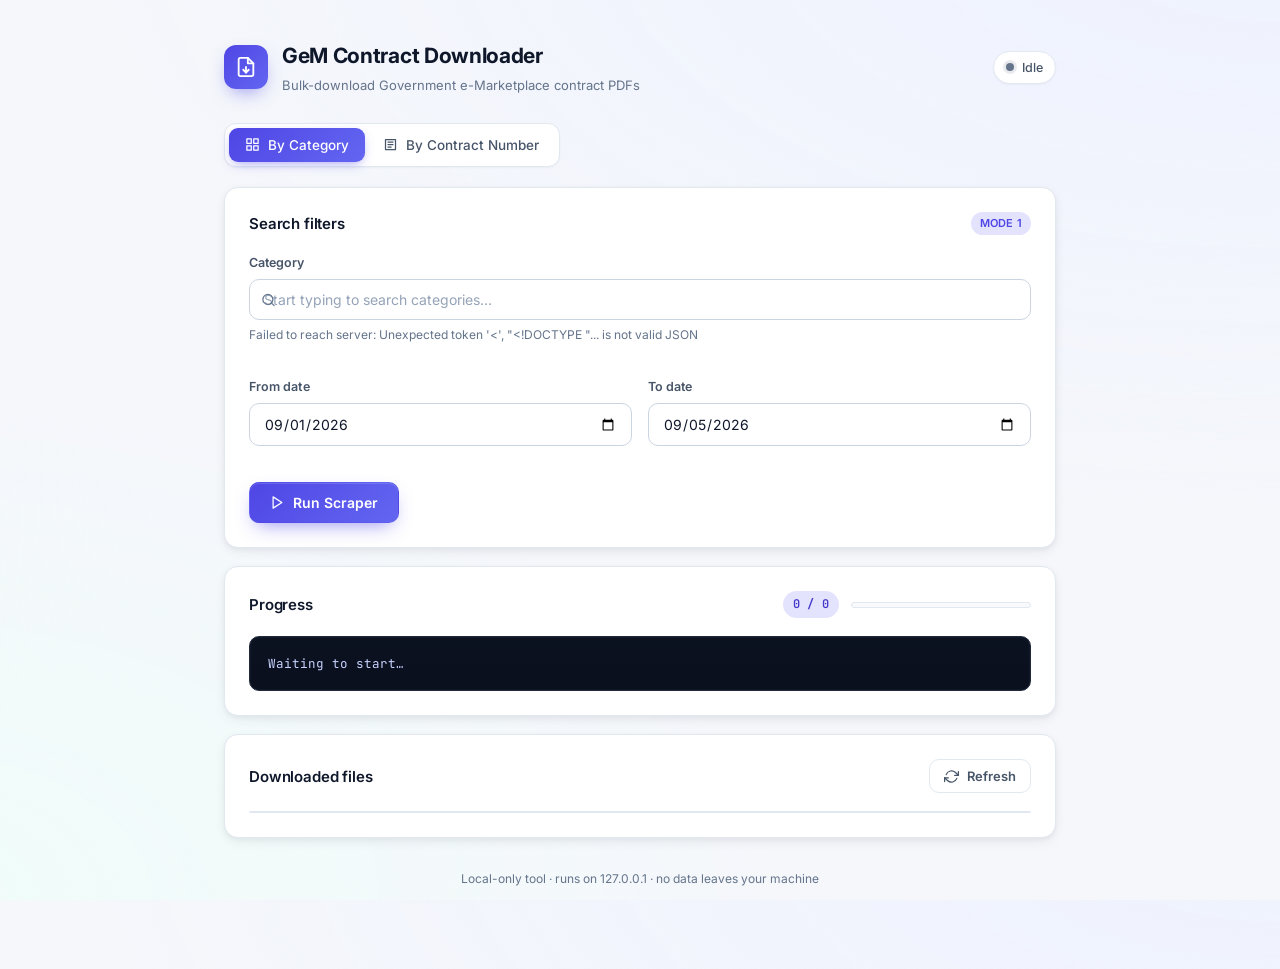
==== templates/index.html @ cefde1be "Initial commit: upload application" ====
<!DOCTYPE html>
<html lang="en">
<head>
    <meta charset="utf-8">
    <meta name="viewport" content="width=device-width, initial-scale=1">
    <title>GeM Contract Downloader</title>
    <link rel="preconnect" href="https://fonts.googleapis.com">
    <link rel="preconnect" href="https://fonts.gstatic.com" crossorigin>
    <link href="https://fonts.googleapis.com/css2?family=Inter:wght@400;500;600;700&family=JetBrains+Mono:wght@400;500&display=swap" rel="stylesheet">
    <link rel="stylesheet" href="/static/style.css?v=5">
</head>
<body>

<div class="app">

    <!-- ─── Header ─────────────────────────────── -->
    <header class="app-header">
        <div class="brand">
            <div class="brand-mark" aria-hidden="true">
                <svg viewBox="0 0 24 24" fill="none" stroke="currentColor" stroke-width="2" stroke-linecap="round" stroke-linejoin="round">
                    <path d="M14 2H6a2 2 0 0 0-2 2v16a2 2 0 0 0 2 2h12a2 2 0 0 0 2-2V8z"/>
                    <polyline points="14 2 14 8 20 8"/>
                    <line x1="12" y1="18" x2="12" y2="12"/>
                    <polyline points="9 15 12 18 15 15"/>
                </svg>
            </div>
            <div class="brand-text">
                <h1>GeM Contract Downloader</h1>
                <p>Bulk-download Government e-Marketplace contract PDFs</p>
            </div>
        </div>
        <div class="header-meta">
            <span class="status-dot" id="headerDot"></span>
            <span id="headerState">Idle</span>
        </div>
    </header>

    <!-- ─── Tabs ───────────────────────────────── -->
    <nav class="tabs" role="tablist">
        <button class="tab active" data-tab="tab-category" role="tab">
            <svg viewBox="0 0 24 24" fill="none" stroke="currentColor" stroke-width="2" stroke-linecap="round" stroke-linejoin="round"><rect x="3" y="3" width="7" height="7"/><rect x="14" y="3" width="7" height="7"/><rect x="14" y="14" width="7" height="7"/><rect x="3" y="14" width="7" height="7"/></svg>
            By Category
        </button>
        <button class="tab" data-tab="tab-contracts" role="tab">
            <svg viewBox="0 0 24 24" fill="none" stroke="currentColor" stroke-width="2" stroke-linecap="round" stroke-linejoin="round"><path d="M4 4h16v16H4z"/><path d="M8 8h8M8 12h8M8 16h5"/></svg>
            By Contract Number
        </button>
    </nav>

    <!-- ─── Tab 1: Category ───────────────────── -->
    <section id="tab-category" class="tab-panel active">
        <div class="card">
            <div class="card-head">
                <h2>Search filters</h2>
                <span class="pill">Mode 1</span>
            </div>
            <div class="grid">
                <div class="field span-2">
                    <label for="category">Category</label>
                    <div class="input-wrap">
                        <svg class="input-icon" viewBox="0 0 24 24" fill="none" stroke="currentColor" stroke-width="2" stroke-linecap="round" stroke-linejoin="round"><circle cx="11" cy="11" r="8"/><line x1="21" y1="21" x2="16.65" y2="16.65"/></svg>
                        <input id="category" list="catlist" placeholder="Start typing to search categories…" autocomplete="off">
                    </div>
                    <datalist id="catlist"></datalist>
                    <small id="catstatus">Loading categories from GeM…</small>
                </div>

                <div class="field">
                    <label for="from_date">From date</label>
                    <input id="from_date" type="date" value="2026-09-01">
                </div>

                <div class="field">
                    <label for="to_date">To date</label>
                    <input id="to_date" type="date" value="2026-09-05">
                </div>
            </div>

            <div class="actions">
                <button id="runBtnCategory" class="btn btn-primary">
                    <svg viewBox="0 0 24 24" fill="none" stroke="currentColor" stroke-width="2" stroke-linecap="round" stroke-linejoin="round"><polygon points="5 3 19 12 5 21 5 3"/></svg>
                    Run Scraper
                </button>
                <div id="runstatusCategory" class="runstatus"></div>
            </div>
        </div>
    </section>

    <!-- ─── Tab 2: Contract numbers ───────────── -->
    <section id="tab-contracts" class="tab-panel">
        <div class="card">
            <div class="card-head">
                <h2>Upload contract list</h2>
                <span class="pill">Mode 2</span>
            </div>

            <div class="field">
                <label for="xlfile">Excel / CSV / TXT file</label>
                <label for="xlfile" class="dropzone" id="dropzone">
                    <svg viewBox="0 0 24 24" fill="none" stroke="currentColor" stroke-width="2" stroke-linecap="round" stroke-linejoin="round">
                        <path d="M21 15v4a2 2 0 0 1-2 2H5a2 2 0 0 1-2-2v-4"/>
                        <polyline points="17 8 12 3 7 8"/>
                        <line x1="12" y1="3" x2="12" y2="15"/>
                    </svg>
                    <span class="dropzone-title">Click to choose a file</span>
                    <span class="dropzone-hint">.xlsx, .xls, .csv or .txt — one contract number per row</span>
                    <input id="xlfile" type="file" accept=".xlsx,.xls,.csv,.txt" hidden>
                </label>
                <small id="fileInfo">No file selected</small>
            </div>

            <div class="example">
                <span class="example-label">Format example</span>
                <code>GEMC-511687728969701</code>
                <code>GEMC-511687755678653-28112024</code>
            </div>

            <div class="actions">
                <button id="runBtnContracts" class="btn btn-primary">
                    <svg viewBox="0 0 24 24" fill="none" stroke="currentColor" stroke-width="2" stroke-linecap="round" stroke-linejoin="round"><polygon points="5 3 19 12 5 21 5 3"/></svg>
                    Upload &amp; Run
                </button>
                <div id="runstatusContracts" class="runstatus"></div>
            </div>
        </div>
    </section>

    <!-- ─── Progress ──────────────────────────── -->
    <section class="card">
        <div class="card-head">
            <h2>Progress</h2>
            <div class="progress-meta">
                <span id="progress" class="badge">0 / 0</span>
                <div class="progress-bar"><div id="progressBar" class="progress-fill"></div></div>
            </div>
        </div>
        <pre id="log" class="log">Waiting to start…</pre>
    </section>

    <!-- ─── Files ─────────────────────────────── -->
    <section class="card">
        <div class="card-head">
            <h2>Downloaded files</h2>
            <button id="refreshFiles" class="btn btn-ghost">
                <svg viewBox="0 0 24 24" fill="none" stroke="currentColor" stroke-width="2" stroke-linecap="round" stroke-linejoin="round"><polyline points="23 4 23 10 17 10"/><polyline points="1 20 1 14 7 14"/><path d="M3.51 9a9 9 0 0 1 14.85-3.36L23 10M1 14l4.64 4.36A9 9 0 0 0 20.49 15"/></svg>
                Refresh
            </button>
        </div>
        <ul id="files" class="file-list"></ul>
    </section>

    <footer class="app-footer">
        Local-only tool · runs on 127.0.0.1 · no data leaves your machine
    </footer>

</div>

<script>
/* ── Tab switching (unchanged behavior) ─────────────── */
document.querySelectorAll(".tab").forEach(function (t) {
    t.addEventListener("click", function () {
        document.querySelectorAll(".tab").forEach(x => x.classList.remove("active"));
        document.querySelectorAll(".tab-panel").forEach(x => x.classList.remove("active"));
        t.classList.add("active");
        document.getElementById(t.dataset.tab).classList.add("active");
    });
});

/* ── Helpers ─────────────────────────────────────────── */
function isoToDmy(iso) {
    const [y, m, d] = iso.split("-");
    return d + "-" + m + "-" + y;
}
function setStatus(elId, text, cls) {
    const el = document.getElementById(elId);
    el.textContent = text || "";
    el.className = "runstatus" + (cls ? " " + cls : "");
}
function updateHeaderState(state) {
    const dot = document.getElementById("headerDot");
    const label = document.getElementById("headerState");
    if (state.error) {
        dot.className = "status-dot status-error";
        label.textContent = "Error";
    } else if (state.running) {
        dot.className = "status-dot status-running";
        label.textContent = "Running";
    } else if (state.done) {
        dot.className = "status-dot status-done";
        label.textContent = "Completed";
    } else {
        dot.className = "status-dot";
        label.textContent = "Idle";
    }
}

/* ── File input info ─────────────────────────────────── */
const xlfileEl = document.getElementById("xlfile");
xlfileEl.addEventListener("change", function () {
    const info = document.getElementById("fileInfo");
    if (xlfileEl.files.length) {
        const f = xlfileEl.files[0];
        info.textContent = f.name + " (" + (f.size / 1024).toFixed(1) + " KB)";
        info.classList.add("ok");
    } else {
        info.textContent = "No file selected";
        info.classList.remove("ok");
    }
});

/* Drag & drop on the dropzone label */
const dropzone = document.getElementById("dropzone");
["dragenter", "dragover"].forEach(ev => {
    dropzone.addEventListener(ev, e => {
        e.preventDefault();
        dropzone.classList.add("dragging");
    });
});
["dragleave", "drop"].forEach(ev => {
    dropzone.addEventListener(ev, e => {
        e.preventDefault();
        dropzone.classList.remove("dragging");
    });
});
dropzone.addEventListener("drop", e => {
    if (e.dataTransfer.files.length) {
        xlfileEl.files = e.dataTransfer.files;
        xlfileEl.dispatchEvent(new Event("change"));
    }
});

/* ── Categories (Mode 1) ─────────────────────────────── */
async function loadCategories() {
    const list = document.getElementById("catlist");
    const status = document.getElementById("catstatus");
    status.textContent = "Loading categories from GeM…";
    try {
        const res = await fetch("/categories");
        const data = await res.json();
        list.innerHTML = "";
        if (Array.isArray(data) && data.length) {
            data.forEach(c => {
                const o = document.createElement("option");
                o.value = c;
                list.appendChild(o);
            });
            status.textContent = data.length + " categories ready. Type to filter.";
        } else {
            status.textContent = "Could not load categories: " + (data.error || "unknown");
        }
    } catch (e) {
        status.textContent = "Failed to reach server: " + e.message;
    }
}

/* ── Start Mode 1 ────────────────────────────────────── */
async function startCategory() {
    const category = document.getElementById("category").value.trim();
    const fromIso = document.getElementById("from_date").value;
    const toIso = document.getElementById("to_date").value;
    if (!category) return alert("Please type or select a category");
    if (!fromIso || !toIso) return alert("Please pick both dates");

    document.getElementById("runBtnCategory").disabled = true;
    setStatus("runstatusCategory", "Starting…");
    const res = await fetch("/start_category", {
        method: "POST",
        headers: {"Content-Type": "application/json"},
        body: JSON.stringify({
            category: category,
            from_date: isoToDmy(fromIso),
            to_date: isoToDmy(toIso)
        })
    });
    const data = await res.json();
    if (data.error) {
        alert(data.error);
        document.getElementById("runBtnCategory").disabled = false;
        setStatus("runstatusCategory", "");
    } else {
        setStatus("runstatusCategory", "Running…");
        pollStatus();
    }
}

/* ── Start Mode 2 ────────────────────────────────────── */
async function startContracts() {
    if (!xlfileEl.files.length) return alert("Please choose a file");

    const fd = new FormData();
    fd.append("file", xlfileEl.files[0]);

    document.getElementById("runBtnContracts").disabled = true;
    setStatus("runstatusContracts", "Uploading…");

    try {
        const res = await fetch("/upload", {method: "POST", body: fd});
        const data = await res.json();
        if (data.error) {
            alert(data.error);
            document.getElementById("runBtnContracts").disabled = false;
            setStatus("runstatusContracts", "");
            return;
        }
        setStatus("runstatusContracts", "Loaded " + data.count + " number(s). Running…");
        pollStatus();
    } catch (e) {
        alert("Upload failed: " + e.message);
        document.getElementById("runBtnContracts").disabled = false;
        setStatus("runstatusContracts", "");
    }
}

/* ── Polling ─────────────────────────────────────────── */
async function pollStatus() {
    const res = await fetch("/status");
    const s = await res.json();

    const logBox = document.getElementById("log");
    logBox.textContent = s.log.length ? s.log.join("\n") : "Waiting for first step…";
    logBox.scrollTop = logBox.scrollHeight;

    document.getElementById("progress").textContent = s.downloaded + " / " + s.total;
    const pct = s.total > 0 ? Math.min(100, (s.downloaded / s.total) * 100) : 0;
    document.getElementById("progressBar").style.width = pct + "%";

    updateHeaderState(s);

    if (s.error) {
        setStatus("runstatusCategory", "Error: " + s.error, "error");
        setStatus("runstatusContracts", "Error: " + s.error, "error");
    } else if (s.done) {
        setStatus("runstatusCategory", "Finished!", "success");
        setStatus("runstatusContracts", "Finished!", "success");
    }

    if (s.running) {
        setTimeout(pollStatus, 1500);
    } else {
        document.getElementById("runBtnCategory").disabled = false;
        document.getElementById("runBtnContracts").disabled = false;
        loadFiles();
    }
}

/* ── Files list ──────────────────────────────────────── */
async function loadFiles() {
    const res = await fetch("/files");
    const items = await res.json();
    const ul = document.getElementById("files");
    ul.innerHTML = "";
    if (Array.isArray(items) && items.length) {
        items.forEach(f => {
            const li = document.createElement("li");
            const a = document.createElement("a");
            a.href = "/download/" + encodeURIComponent(f.name);
            a.textContent = f.name;
            const size = document.createElement("span");
            size.className = "size";
            size.textContent = (f.size / 1024).toFixed(1) + " KB";
            li.appendChild(a);
            li.appendChild(size);
            ul.appendChild(li);
        });
    } else {
        ul.innerHTML = '<li class="empty">No files yet.</li>';
    }
}

/* ── Wiring ──────────────────────────────────────────── */
document.getElementById("runBtnCategory").addEventListener("click", startCategory);
document.getElementById("runBtnContracts").addEventListener("click", startContracts);
document.getElementById("refreshFiles").addEventListener("click", loadFiles);

loadCategories();
loadFiles();
</script>
</body>
</html>
---- static/style.css ----
/* ─── Reset & tokens ─────────────────────────────── */
* { box-sizing: border-box; }
:root {
    --bg: #f5f7fb;
    --bg-grad-1: #eef2ff;
    --bg-grad-2: #f5f7fb;
    --surface: #ffffff;
    --surface-2: #f8fafc;
    --border: #e2e8f0;
    --border-strong: #cbd5e1;
    --text: #0f172a;
    --text-soft: #475569;
    --muted: #64748b;

    --primary: #4f46e5;
    --primary-2: #6366f1;
    --primary-dark: #4338ca;
    --primary-ring: rgba(99, 102, 241, 0.18);

    --success: #059669;
    --success-bg: #ecfdf5;
    --error: #dc2626;
    --error-bg: #fef2f2;
    --warning: #d97706;

    --radius: 14px;
    --radius-sm: 10px;
    --shadow-sm: 0 1px 2px rgba(15, 23, 42, 0.04);
    --shadow-md: 0 4px 12px rgba(15, 23, 42, 0.06), 0 2px 4px rgba(15, 23, 42, 0.04);
    --shadow-lg: 0 20px 40px -20px rgba(15, 23, 42, 0.15);
}

html, body { height: 100%; }
body {
    margin: 0;
    font-family: 'Inter', -apple-system, BlinkMacSystemFont, 'Segoe UI', Roboto, sans-serif;
    background: radial-gradient(1200px 600px at 100% -10%, var(--bg-grad-1), transparent),
                radial-gradient(900px 500px at -10% 100%, #f0fdfa, transparent),
                var(--bg-grad-2);
    color: var(--text);
    font-size: 14.5px;
    line-height: 1.55;
    -webkit-font-smoothing: antialiased;
    min-height: 100%;
}

.app {
    max-width: 880px;
    margin: 0 auto;
    padding: 40px 24px 80px;
}

/* ─── Header ─────────────────────────────────────── */
.app-header {
    display: flex;
    align-items: center;
    justify-content: space-between;
    gap: 16px;
    margin-bottom: 28px;
    flex-wrap: wrap;
}

.brand { display: flex; align-items: center; gap: 14px; }

.brand-mark {
    width: 44px;
    height: 44px;
    border-radius: 12px;
    background: linear-gradient(135deg, var(--primary), var(--primary-2));
    color: white;
    display: grid;
    place-items: center;
    box-shadow: 0 8px 20px -8px rgba(79, 70, 229, 0.7);
    flex-shrink: 0;
}
.brand-mark svg { width: 22px; height: 22px; }

.brand-text h1 {
    margin: 0;
    font-size: 21px;
    font-weight: 700;
    letter-spacing: -0.015em;
    color: var(--text);
}
.brand-text p {
    margin: 2px 0 0;
    font-size: 13px;
    color: var(--muted);
}

.header-meta {
    display: flex;
    align-items: center;
    gap: 8px;
    padding: 6px 12px;
    background: var(--surface);
    border: 1px solid var(--border);
    border-radius: 999px;
    font-size: 12.5px;
    font-weight: 500;
    color: var(--text-soft);
    box-shadow: var(--shadow-sm);
}
.status-dot {
    width: 8px; height: 8px; border-radius: 50%;
    background: var(--muted);
    box-shadow: 0 0 0 3px rgba(100, 116, 139, 0.15);
    transition: background 0.2s, box-shadow 0.2s;
}
.status-dot.status-running {
    background: var(--primary);
    box-shadow: 0 0 0 3px var(--primary-ring);
    animation: pulse 1.4s ease-in-out infinite;
}
.status-dot.status-done {
    background: var(--success);
    box-shadow: 0 0 0 3px rgba(5, 150, 105, 0.18);
}
.status-dot.status-error {
    background: var(--error);
    box-shadow: 0 0 0 3px rgba(220, 38, 38, 0.18);
}
@keyframes pulse {
    0%, 100% { opacity: 1; }
    50% { opacity: 0.45; }
}

/* ─── Tabs ───────────────────────────────────────── */
.tabs {
    display: inline-flex;
    background: var(--surface);
    border: 1px solid var(--border);
    border-radius: 12px;
    padding: 4px;
    gap: 2px;
    margin-bottom: 20px;
    box-shadow: var(--shadow-sm);
}
.tab {
    display: inline-flex;
    align-items: center;
    gap: 8px;
    padding: 9px 16px;
    background: transparent;
    border: none;
    border-radius: 9px;
    font-family: inherit;
    font-size: 13.5px;
    font-weight: 500;
    color: var(--text-soft);
    cursor: pointer;
    transition: background 0.15s, color 0.15s;
}
.tab svg { width: 15px; height: 15px; }
.tab:hover { color: var(--text); background: var(--surface-2); }
.tab.active {
    background: linear-gradient(135deg, var(--primary), var(--primary-2));
    color: white;
    box-shadow: 0 4px 12px -4px rgba(79, 70, 229, 0.6);
}
.tab-panel { display: none; animation: fade 0.2s ease; }
.tab-panel.active { display: block; }
@keyframes fade {
    from { opacity: 0; transform: translateY(4px); }
    to { opacity: 1; transform: none; }
}

/* ─── Card ───────────────────────────────────────── */
.card {
    background: var(--surface);
    border: 1px solid var(--border);
    border-radius: var(--radius);
    padding: 24px;
    margin-bottom: 18px;
    box-shadow: var(--shadow-md);
}
.card-head {
    display: flex;
    align-items: center;
    justify-content: space-between;
    gap: 12px;
    margin-bottom: 18px;
    flex-wrap: wrap;
}
.card-head h2 {
    margin: 0;
    font-size: 15px;
    font-weight: 600;
    color: var(--text);
    letter-spacing: -0.01em;
}
.pill {
    font-size: 11px;
    font-weight: 600;
    letter-spacing: 0.02em;
    text-transform: uppercase;
    color: var(--primary);
    background: var(--primary-ring);
    padding: 3px 9px;
    border-radius: 999px;
}

/* ─── Grid ───────────────────────────────────────── */
.grid {
    display: grid;
    grid-template-columns: 1fr 1fr;
    gap: 16px;
}
.span-2 { grid-column: span 2; }
@media (max-width: 600px) {
    .grid { grid-template-columns: 1fr; }
    .span-2 { grid-column: span 1; }
}

/* ─── Fields ─────────────────────────────────────── */
.field { margin-bottom: 16px; }
.field:last-child { margin-bottom: 0; }
.field label {
    display: block;
    font-size: 12.5px;
    font-weight: 600;
    color: var(--text-soft);
    margin-bottom: 7px;
    letter-spacing: 0.005em;
}

.input-wrap { position: relative; }
.input-icon {
    position: absolute;
    left: 12px;
    top: 50%;
    transform: translateY(-50%);
    width: 15px;
    height: 15px;
    color: var(--muted);
    pointer-events: none;
}
.input-wrap input { padding-left: 36px; }

input[type="text"],
input[type="date"],
input:not([type]) {
    width: 100%;
    padding: 11px 14px;
    font-family: inherit;
    font-size: 14px;
    color: var(--text);
    background: var(--surface);
    border: 1px solid var(--border-strong);
    border-radius: var(--radius-sm);
    transition: border-color 0.15s, box-shadow 0.15s, background 0.15s;
    outline: none;
}
input:hover { border-color: #94a3b8; }
input:focus {
    border-color: var(--primary);
    box-shadow: 0 0 0 4px var(--primary-ring);
    background: white;
}
input::placeholder { color: #94a3b8; }

small {
    display: block;
    margin-top: 6px;
    font-size: 12px;
    color: var(--muted);
}
small.ok { color: var(--success); font-weight: 500; }

/* ─── Dropzone ───────────────────────────────────── */
.dropzone {
    display: flex !important;
    flex-direction: column;
    align-items: center;
    justify-content: center;
    gap: 6px;
    padding: 32px 20px;
    border: 2px dashed var(--border-strong);
    border-radius: var(--radius);
    background: var(--surface-2);
    cursor: pointer;
    text-align: center;
    transition: border-color 0.15s, background 0.15s, transform 0.1s;
    margin-bottom: 0 !important;
}
.dropzone:hover {
    border-color: var(--primary);
    background: #f5f3ff;
}
.dropzone.dragging {
    border-color: var(--primary);
    background: #eef2ff;
    transform: scale(1.01);
}
.dropzone svg {
    width: 28px;
    height: 28px;
    color: var(--primary);
    margin-bottom: 4px;
}
.dropzone-title {
    font-size: 14px;
    font-weight: 600;
    color: var(--text);
}
.dropzone-hint {
    font-size: 12px;
    color: var(--muted);
    font-weight: 400;
}

/* ─── Example chips ──────────────────────────────── */
.example {
    display: flex;
    align-items: center;
    gap: 8px;
    flex-wrap: wrap;
    margin-top: 14px;
    padding: 10px 12px;
    background: var(--surface-2);
    border: 1px solid var(--border);
    border-radius: var(--radius-sm);
}
.example-label {
    font-size: 11.5px;
    font-weight: 600;
    text-transform: uppercase;
    letter-spacing: 0.03em;
    color: var(--muted);
}
.example code {
    font-family: 'JetBrains Mono', ui-monospace, Menlo, monospace;
    font-size: 12px;
    color: var(--primary-dark);
    background: white;
    padding: 3px 8px;
    border-radius: 6px;
    border: 1px solid var(--border);
}

/* ─── Actions ────────────────────────────────────── */
.actions {
    display: flex;
    align-items: center;
    gap: 14px;
    margin-top: 20px;
    flex-wrap: wrap;
}

.btn {
    display: inline-flex;
    align-items: center;
    gap: 8px;
    padding: 11px 20px;
    font-family: inherit;
    font-size: 14px;
    font-weight: 600;
    border: 1px solid transparent;
    border-radius: var(--radius-sm);
    cursor: pointer;
    transition: transform 0.08s, background 0.15s, box-shadow 0.15s, border-color 0.15s;
    outline: none;
}
.btn svg { width: 15px; height: 15px; }
.btn:active:not(:disabled) { transform: translateY(1px); }
.btn:disabled { opacity: 0.55; cursor: not-allowed; }

.btn-primary {
    color: white;
    background: linear-gradient(135deg, var(--primary), var(--primary-2));
    box-shadow: 0 8px 20px -8px rgba(79, 70, 229, 0.65),
                inset 0 1px 0 rgba(255, 255, 255, 0.15);
}
.btn-primary:hover:not(:disabled) {
    background: linear-gradient(135deg, var(--primary-dark), var(--primary));
    box-shadow: 0 12px 26px -10px rgba(79, 70, 229, 0.8),
                inset 0 1px 0 rgba(255, 255, 255, 0.15);
}

.btn-ghost {
    color: var(--text-soft);
    background: var(--surface);
    border-color: var(--border);
    padding: 8px 14px;
    font-size: 13px;
}
.btn-ghost:hover { background: var(--surface-2); border-color: var(--border-strong); }

.runstatus {
    font-size: 13px;
    font-weight: 500;
    color: var(--muted);
    min-height: 18px;
}
.runstatus.success { color: var(--success); }
.runstatus.error   { color: var(--error); }

/* ─── Progress bar ───────────────────────────────── */
.progress-meta {
    display: flex;
    align-items: center;
    gap: 12px;
}
.badge {
    font-family: 'JetBrains Mono', ui-monospace, monospace;
    font-size: 12px;
    font-weight: 600;
    color: var(--primary-dark);
    background: var(--primary-ring);
    padding: 4px 10px;
    border-radius: 999px;
    letter-spacing: 0.02em;
}
.progress-bar {
    width: 180px;
    height: 6px;
    background: var(--surface-2);
    border: 1px solid var(--border);
    border-radius: 999px;
    overflow: hidden;
    position: relative;
}
.progress-fill {
    height: 100%;
    width: 0%;
    background: linear-gradient(90deg, var(--primary), var(--primary-2));
    border-radius: 999px;
    transition: width 0.3s ease;
}
@media (max-width: 600px) {
    .progress-bar { width: 100px; }
}

/* ─── Log ────────────────────────────────────────── */
.log {
    font-family: 'JetBrains Mono', ui-monospace, Menlo, Consolas, monospace;
    font-size: 12.5px;
    line-height: 1.7;
    color: #c7d2fe;
    background: linear-gradient(180deg, #0b1220, #0a0f1e);
    border: 1px solid #1e293b;
    border-radius: var(--radius-sm);
    padding: 16px 18px;
    margin: 0;
    max-height: 340px;
    overflow-y: auto;
    white-space: pre-wrap;
    word-break: break-word;
    box-shadow: inset 0 0 0 1px rgba(255, 255, 255, 0.03);
}
.log::-webkit-scrollbar { width: 8px; }
.log::-webkit-scrollbar-track { background: transparent; }
.log::-webkit-scrollbar-thumb {
    background: #1e293b;
    border-radius: 4px;
}
.log::-webkit-scrollbar-thumb:hover { background: #334155; }

/* ─── File list ──────────────────────────────────── */
.file-list {
    list-style: none;
    margin: 0;
    padding: 0;
    max-height: 380px;
    overflow-y: auto;
    border: 1px solid var(--border);
    border-radius: var(--radius-sm);
    background: var(--surface);
}
.file-list li {
    display: flex;
    align-items: center;
    justify-content: space-between;
    gap: 12px;
    padding: 11px 14px;
    font-size: 13.5px;
    border-bottom: 1px solid var(--border);
    transition: background 0.1s;
}
.file-list li:last-child { border-bottom: none; }
.file-list li:hover { background: var(--surface-2); }

.file-list a {
    color: var(--primary-dark);
    text-decoration: none;
    font-weight: 500;
    word-break: break-all;
    font-family: 'JetBrains Mono', ui-monospace, monospace;
    font-size: 12.5px;
}
.file-list a:hover { text-decoration: underline; }

.file-list .size {
    flex-shrink: 0;
    color: var(--muted);
    font-size: 12px;
    font-family: 'JetBrains Mono', ui-monospace, monospace;
}
.file-list .empty {
    justify-content: center;
    color: var(--muted);
    font-style: italic;
    font-family: inherit;
}

/* ─── Footer ─────────────────────────────────────── */
.app-footer {
    text-align: center;
    margin-top: 32px;
    font-size: 12px;
    color: var(--muted);
}

/* ─── Reduced motion ────────────────────────────── */
@media (prefers-reduced-m
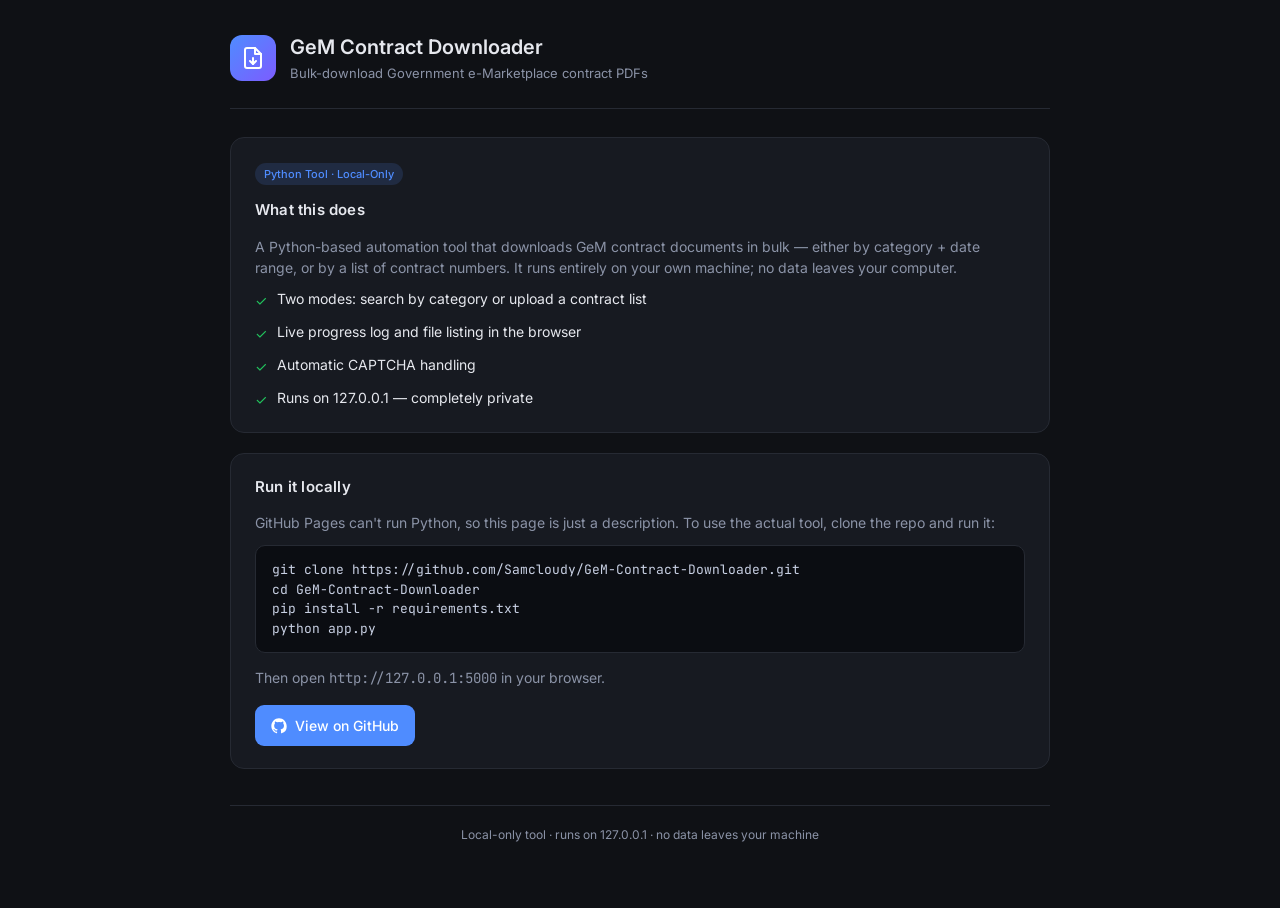
==== commit 44a52ff0: "Update index.html" ====
--- a/templates/index.html
+++ b/templates/index.html
@@ -7,13 +7,125 @@
     <link rel="preconnect" href="https://fonts.googleapis.com">
     <link rel="preconnect" href="https://fonts.gstatic.com" crossorigin>
     <link href="https://fonts.googleapis.com/css2?family=Inter:wght@400;500;600;700&family=JetBrains+Mono:wght@400;500&display=swap" rel="stylesheet">
-    <link rel="stylesheet" href="/static/style.css?v=5">
+    <style>
+        :root {
+            --bg: #0f1115;
+            --card: #171a21;
+            --border: #262a33;
+            --text: #e6e8ee;
+            --muted: #8b93a7;
+            --accent: #4f8cff;
+            --accent-2: #22c55e;
+        }
+        * { box-sizing: border-box; }
+        body {
+            margin: 0;
+            font-family: 'Inter', system-ui, sans-serif;
+            background: var(--bg);
+            color: var(--text);
+            line-height: 1.5;
+        }
+        .app {
+            max-width: 860px;
+            margin: 0 auto;
+            padding: 32px 20px 64px;
+        }
+        .app-header {
+            display: flex;
+            justify-content: space-between;
+            align-items: center;
+            gap: 16px;
+            padding-bottom: 24px;
+            border-bottom: 1px solid var(--border);
+            margin-bottom: 28px;
+            flex-wrap: wrap;
+        }
+        .brand { display: flex; gap: 14px; align-items: center; }
+        .brand-mark {
+            width: 46px; height: 46px;
+            display: grid; place-items: center;
+            background: linear-gradient(135deg, var(--accent), #7c5cff);
+            border-radius: 12px;
+            color: white;
+        }
+        .brand-mark svg { width: 24px; height: 24px; }
+        .brand-text h1 { font-size: 20px; margin: 0 0 2px; font-weight: 600; }
+        .brand-text p { margin: 0; color: var(--muted); font-size: 13px; }
+        .card {
+            background: var(--card);
+            border: 1px solid var(--border);
+            border-radius: 14px;
+            padding: 22px 24px;
+            margin-bottom: 20px;
+        }
+        .card h2 {
+            font-size: 15px;
+            margin: 0 0 14px;
+            font-weight: 600;
+            letter-spacing: 0.2px;
+        }
+        .pill {
+            display: inline-block;
+            font-size: 11px;
+            padding: 3px 9px;
+            border-radius: 999px;
+            background: rgba(79,140,255,0.15);
+            color: var(--accent);
+            margin-bottom: 14px;
+            font-weight: 500;
+        }
+        pre {
+            background: #0b0d12;
+            border: 1px solid var(--border);
+            border-radius: 10px;
+            padding: 14px 16px;
+            overflow-x: auto;
+            font-family: 'JetBrains Mono', monospace;
+            font-size: 13px;
+            color: #c9d1e4;
+            margin: 12px 0 0;
+        }
+        code { font-family: 'JetBrains Mono', monospace; }
+        p { color: var(--muted); font-size: 14px; margin: 0 0 10px; }
+        a.btn {
+            display: inline-flex;
+            align-items: center;
+            gap: 8px;
+            background: var(--accent);
+            color: white;
+            text-decoration: none;
+            padding: 10px 16px;
+            border-radius: 9px;
+            font-size: 14px;
+            font-weight: 500;
+            margin-top: 6px;
+        }
+        a.btn:hover { background: #3d78e0; }
+        .features { display: grid; gap: 10px; margin-top: 8px; }
+        .feature {
+            display: flex;
+            gap: 10px;
+            align-items: flex-start;
+            font-size: 14px;
+        }
+        .feature .dot {
+            color: var(--accent-2);
+            flex-shrink: 0;
+            margin-top: 2px;
+        }
+        .app-footer {
+            text-align: center;
+            color: var(--muted);
+            font-size: 12px;
+            margin-top: 36px;
+            padding-top: 20px;
+            border-top: 1px solid var(--border);
+        }
+    </style>
 </head>
 <body>
-
 <div class="app">
 
-    <!-- ─── Header ─────────────────────────────── -->
     <header class="app-header">
         <div class="brand">
             <div class="brand-mark" aria-hidden="true">
@@ -29,124 +141,32 @@
                 <p>Bulk-download Government e-Marketplace contract PDFs</p>
             </div>
         </div>
-        <div class="header-meta">
-            <span class="status-dot" id="headerDot"></span>
-            <span id="headerState">Idle</span>
-        </div>
     </header>
 
-    <!-- ─── Tabs ───────────────────────────────── -->
-    <nav class="tabs" role="tablist">
-        <button class="tab active" data-tab="tab-category" role="tab">
-            <svg viewBox="0 0 24 24" fill="none" stroke="currentColor" stroke-width="2" stroke-linecap="round" stroke-linejoin="round"><rect x="3" y="3" width="7" height="7"/><rect x="14" y="3" width="7" height="7"/><rect x="14" y="14" width="7" height="7"/><rect x="3" y="14" width="7" height="7"/></svg>
-            By Category
-        </button>
-        <button class="tab" data-tab="tab-contracts" role="tab">
-            <svg viewBox="0 0 24 24" fill="none" stroke="currentColor" stroke-width="2" stroke-linecap="round" stroke-linejoin="round"><path d="M4 4h16v16H4z"/><path d="M8 8h8M8 12h8M8 16h5"/></svg>
-            By Contract Number
-        </button>
-    </nav>
-
-    <!-- ─── Tab 1: Category ───────────────────── -->
-    <section id="tab-category" class="tab-panel active">
-        <div class="card">
-            <div class="card-head">
-                <h2>Search filters</h2>
-                <span class="pill">Mode 1</span>
-            </div>
-            <div class="grid">
-                <div class="field span-2">
-                    <label for="category">Category</label>
-                    <div class="input-wrap">
-                        <svg class="input-icon" viewBox="0 0 24 24" fill="none" stroke="currentColor" stroke-width="2" stroke-linecap="round" stroke-linejoin="round"><circle cx="11" cy="11" r="8"/><line x1="21" y1="21" x2="16.65" y2="16.65"/></svg>
-                        <input id="category" list="catlist" placeholder="Start typing to search categories…" autocomplete="off">
-                    </div>
-                    <datalist id="catlist"></datalist>
-                    <small id="catstatus">Loading categories from GeM…</small>
-                </div>
-
-                <div class="field">
-                    <label for="from_date">From date</label>
-                    <input id="from_date" type="date" value="2026-09-01">
-                </div>
-
-                <div class="field">
-                    <label for="to_date">To date</label>
-                    <input id="to_date" type="date" value="2026-09-05">
-                </div>
-            </div>
-
-            <div class="actions">
-                <button id="runBtnCategory" class="btn btn-primary">
-                    <svg viewBox="0 0 24 24" fill="none" stroke="currentColor" stroke-width="2" stroke-linecap="round" stroke-linejoin="round"><polygon points="5 3 19 12 5 21 5 3"/></svg>
-                    Run Scraper
-                </button>
-                <div id="runstatusCategory" class="runstatus"></div>
-            </div>
+    <section class="card">
+        <span class="pill">Python Tool · Local-Only</span>
+        <h2>What this does</h2>
+        <p>A Python-based automation tool that downloads GeM contract documents in bulk — either by category + date range, or by a list of contract numbers. It runs entirely on your own machine; no data leaves your computer.</p>
+        <div class="features">
+            <div class="feature"><span class="dot">✓</span><span>Two modes: search by category or upload a contract list</span></div>
+            <div class="feature"><span class="dot">✓</span><span>Live progress log and file listing in the browser</span></div>
+            <div class="feature"><span class="dot">✓</span><span>Automatic CAPTCHA handling</span></div>
+            <div class="feature"><span class="dot">✓</span><span>Runs on 127.0.0.1 — completely private</span></div>
         </div>
     </section>
 
-    <!-- ─── Tab 2: Contract numbers ───────────── -->
-    <section id="tab-contracts" class="tab-panel">
-        <div class="card">
-            <div class="card-head">
-                <h2>Upload contract list</h2>
-                <span class="pill">Mode 2</span>
-            </div>
-
-            <div class="field">
-                <label for="xlfile">Excel / CSV / TXT file</label>
-                <label for="xlfile" class="dropzone" id="dropzone">
-                    <svg viewBox="0 0 24 24" fill="none" stroke="currentColor" stroke-width="2" stroke-linecap="round" stroke-linejoin="round">
-                        <path d="M21 15v4a2 2 0 0 1-2 2H5a2 2 0 0 1-2-2v-4"/>
-                        <polyline points="17 8 12 3 7 8"/>
-                        <line x1="12" y1="3" x2="12" y2="15"/>
-                    </svg>
-                    <span class="dropzone-title">Click to choose a file</span>
-                    <span class="dropzone-hint">.xlsx, .xls, .csv or .txt — one contract number per row</span>
-                    <input id="xlfile" type="file" accept=".xlsx,.xls,.csv,.txt" hidden>
-                </label>
-                <small id="fileInfo">No file selected</small>
-            </div>
-
-            <div class="example">
-                <span class="example-label">Format example</span>
-                <code>GEMC-511687728969701</code>
-                <code>GEMC-511687755678653-28112024</code>
-            </div>
-
-            <div class="actions">
-                <button id="runBtnContracts" class="btn btn-primary">
-                    <svg viewBox="0 0 24 24" fill="none" stroke="currentColor" stroke-width="2" stroke-linecap="round" stroke-linejoin="round"><polygon points="5 3 19 12 5 21 5 3"/></svg>
-                    Upload &amp; Run
-                </button>
-                <div id="runstatusContracts" class="runstatus"></div>
-            </div>
-        </div>
-    </section>
-
-    <!-- ─── Progress ──────────────────────────── -->
     <section class="card">
-        <div class="card-head">
-            <h2>Progress</h2>
-            <div class="progress-meta">
-                <span id="progress" class="badge">0 / 0</span>
-                <div class="progress-bar"><div id="progressBar" class="progress-fill"></div></div>
-            </div>
-        </div>
-        <pre id="log" class="log">Waiting to start…</pre>
-    </section>
-
-    <!-- ─── Files ─────────────────────────────── -->
-    <section class="card">
-        <div class="card-head">
-            <h2>Downloaded files</h2>
-            <button id="refreshFiles" class="btn btn-ghost">
-                <svg viewBox="0 0 24 24" fill="none" stroke="currentColor" stroke-width="2" stroke-linecap="round" stroke-linejoin="round"><polyline points="23 4 23 10 17 10"/><polyline points="1 20 1 14 7 14"/><path d="M3.51 9a9 9 0 0 1 14.85-3.36L23 10M1 14l4.64 4.36A9 9 0 0 0 20.49 15"/></svg>
-                Refresh
-            </button>
-        </div>
-        <ul id="files" class="file-list"></ul>
+        <h2>Run it locally</h2>
+        <p>GitHub Pages can't run Python, so this page is just a description. To use the actual tool, clone the repo and run it:</p>
+        <pre>git clone https://github.com/Samcloudy/GeM-Contract-Downloader.git
+cd GeM-Contract-Downloader
+pip install -r requirements.txt
+python app.py</pre>
+        <p style="margin-top:14px;">Then open <code>http://127.0.0.1:5000</code> in your browser.</p>
+        <a class="btn" href="https://github.com/Samcloudy/GeM-Contract-Downloader">
+            <svg width="16" height="16" viewBox="0 0 24 24" fill="currentColor"><path d="M12 .5C5.73.5.5 5.73.5 12c0 5.08 3.29 9.39 7.86 10.91.58.11.79-.25.79-.56v-2c-3.2.7-3.88-1.54-3.88-1.54-.53-1.34-1.29-1.7-1.29-1.7-1.06-.72.08-.71.08-.71 1.17.08 1.79 1.2 1.79 1.2 1.04 1.78 2.73 1.27 3.4.97.1-.75.41-1.27.74-1.56-2.55-.29-5.24-1.28-5.24-5.68 0-1.25.45-2.28 1.19-3.08-.12-.29-.52-1.46.11-3.05 0 0 .97-.31 3.18 1.18a11 11 0 0 1 5.79 0c2.2-1.49 3.17-1.18 3.17-1.18.63 1.59.23 2.76.12 3.05.74.8 1.18 1.83 1.18 3.08 0 4.41-2.69 5.38-5.25 5.66.42.36.79 1.08.79 2.17v3.22c0 .31.21.68.8.56A10.52 10.52 0 0 0 23.5 12C23.5 5.73 18.27.5 12 .5z"/></svg>
+            View on GitHub
+        </a>
     </section>
 
     <footer class="app-footer">
@@ -154,226 +174,5 @@
     </footer>
 
 </div>
-
-<script>
-/* ── Tab switching (unchanged behavior) ─────────────── */
-document.querySelectorAll(".tab").forEach(function (t) {
-    t.addEventListener("click", function () {
-        document.querySelectorAll(".tab").forEach(x => x.classList.remove("active"));
-        document.querySelectorAll(".tab-panel").forEach(x => x.classList.remove("active"));
-        t.classList.add("active");
-        document.getElementById(t.dataset.tab).classList.add("active");
-    });
-});
-
-/* ── Helpers ─────────────────────────────────────────── */
-function isoToDmy(iso) {
-    const [y, m, d] = iso.split("-");
-    return d + "-" + m + "-" + y;
-}
-function setStatus(elId, text, cls) {
-    const el = document.getElementById(elId);
-    el.textContent = text || "";
-    el.className = "runstatus" + (cls ? " " + cls : "");
-}
-function updateHeaderState(state) {
-    const dot = document.getElementById("headerDot");
-    const label = document.getElementById("headerState");
-    if (state.error) {
-        dot.className = "status-dot status-error";
-        label.textContent = "Error";
-    } else if (state.running) {
-        dot.className = "status-dot status-running";
-        label.textContent = "Running";
-    } else if (state.done) {
-        dot.className = "status-dot status-done";
-        label.textContent = "Completed";
-    } else {
-        dot.className = "status-dot";
-        label.textContent = "Idle";
-    }
-}
-
-/* ── File input info ─────────────────────────────────── */
-const xlfileEl = document.getElementById("xlfile");
-xlfileEl.addEventListener("change", function () {
-    const info = document.getElementById("fileInfo");
-    if (xlfileEl.files.length) {
-        const f = xlfileEl.files[0];
-        info.textContent = f.name + " (" + (f.size / 1024).toFixed(1) + " KB)";
-        info.classList.add("ok");
-    } else {
-        info.textContent = "No file selected";
-        info.classList.remove("ok");
-    }
-});
-
-/* Drag & drop on the dropzone label */
-const dropzone = document.getElementById("dropzone");
-["dragenter", "dragover"].forEach(ev => {
-    dropzone.addEventListener(ev, e => {
-        e.preventDefault();
-        dropzone.classList.add("dragging");
-    });
-});
-["dragleave", "drop"].forEach(ev => {
-    dropzone.addEventListener(ev, e => {
-        e.preventDefault();
-        dropzone.classList.remove("dragging");
-    });
-});
-dropzone.addEventListener("drop", e => {
-    if (e.dataTransfer.files.length) {
-        xlfileEl.files = e.dataTransfer.files;
-        xlfileEl.dispatchEvent(new Event("change"));
-    }
-});
-
-/* ── Categories (Mode 1) ─────────────────────────────── */
-async function loadCategories() {
-    const list = document.getElementById("catlist");
-    const status = document.getElementById("catstatus");
-    status.textContent = "Loading categories from GeM…";
-    try {
-        const res = await fetch("/categories");
-        const data = await res.json();
-        list.innerHTML = "";
-        if (Array.isArray(data) && data.length) {
-            data.forEach(c => {
-                const o = document.createElement("option");
-                o.value = c;
-                list.appendChild(o);
-            });
-            status.textContent = data.length + " categories ready. Type to filter.";
-        } else {
-            status.textContent = "Could not load categories: " + (data.error || "unknown");
-        }
-    } catch (e) {
-        status.textContent = "Failed to reach server: " + e.message;
-    }
-}
-
-/* ── Start Mode 1 ────────────────────────────────────── */
-async function startCategory() {
-    const category = document.getElementById("category").value.trim();
-    const fromIso = document.getElementById("from_date").value;
-    const toIso = document.getElementById("to_date").value;
-    if (!category) return alert("Please type or select a category");
-    if (!fromIso || !toIso) return alert("Please pick both dates");
-
-    document.getElementById("runBtnCategory").disabled = true;
-    setStatus("runstatusCategory", "Starting…");
-    const res = await fetch("/start_category", {
-        method: "POST",
-        headers: {"Content-Type": "application/json"},
-        body: JSON.stringify({
-            category: category,
-            from_date: isoToDmy(fromIso),
-            to_date: isoToDmy(toIso)
-        })
-    });
-    const data = await res.json();
-    if (data.error) {
-        alert(data.error);
-        document.getElementById("runBtnCategory").disabled = false;
-        setStatus("runstatusCategory", "");
-    } else {
-        setStatus("runstatusCategory", "Running…");
-        pollStatus();
-    }
-}
-
-/* ── Start Mode 2 ────────────────────────────────────── */
-async function startContracts() {
-    if (!xlfileEl.files.length) return alert("Please choose a file");
-
-    const fd = new FormData();
-    fd.append("file", xlfileEl.files[0]);
-
-    document.getElementById("runBtnContracts").disabled = true;
-    setStatus("runstatusContracts", "Uploading…");
-
-    try {
-        const res = await fetch("/upload", {method: "POST", body: fd});
-        const data = await res.json();
-        if (data.error) {
-            alert(data.error);
-            document.getElementById("runBtnContracts").disabled = false;
-            setStatus("runstatusContracts", "");
-            return;
-        }
-        setStatus("runstatusContracts", "Loaded " + data.count + " number(s). Running…");
-        pollStatus();
-    } catch (e) {
-        alert("Upload failed: " + e.message);
-        document.getElementById("runBtnContracts").disabled = false;
-        setStatus("runstatusContracts", "");
-    }
-}
-
-/* ── Polling ─────────────────────────────────────────── */
-async function pollStatus() {
-    const res = await fetch("/status");
-    const s = await res.json();
-
-    const logBox = document.getElementById("log");
-    logBox.textContent = s.log.length ? s.log.join("\n") : "Waiting for first step…";
-    logBox.scrollTop = logBox.scrollHeight;
-
-    document.getElementById("progress").textContent = s.downloaded + " / " + s.total;
-    const pct = s.total > 0 ? Math.min(100, (s.downloaded / s.total) * 100) : 0;
-    document.getElementById("progressBar").style.width = pct + "%";
-
-    updateHeaderState(s);
-
-    if (s.error) {
-        setStatus("runstatusCategory", "Error: " + s.error, "error");
-        setStatus("runstatusContracts", "Error: " + s.error, "error");
-    } else if (s.done) {
-        setStatus("runstatusCategory", "Finished!", "success");
-        setStatus("runstatusContracts", "Finished!", "success");
-    }
-
-    if (s.running) {
-        setTimeout(pollStatus, 1500);
-    } else {
-        document.getElementById("runBtnCategory").disabled = false;
-        document.getElementById("runBtnContracts").disabled = false;
-        loadFiles();
-    }
-}
-
-/* ── Files list ──────────────────────────────────────── */
-async function loadFiles() {
-    const res = await fetch("/files");
-    const items = await res.json();
-    const ul = document.getElementById("files");
-    ul.innerHTML = "";
-    if (Array.isArray(items) && items.length) {
-        items.forEach(f => {
-            const li = document.createElement("li");
-            const a = document.createElement("a");
-            a.href = "/download/" + encodeURIComponent(f.name);
-            a.textContent = f.name;
-            const size = document.createElement("span");
-            size.className = "size";
-            size.textContent = (f.size / 1024).toFixed(1) + " KB";
-            li.appendChild(a);
-            li.appendChild(size);
-            ul.appendChild(li);
-        });
-    } else {
-        ul.innerHTML = '<li class="empty">No files yet.</li>';
-    }
-}
-
-/* ── Wiring ──────────────────────────────────────────── */
-document.getElementById("runBtnCategory").addEventListener("click", startCategory);
-document.getElementById("runBtnContracts").addEventListener("click", startContracts);
-document.getElementById("refreshFiles").addEventListener("click", loadFiles);
-
-loadCategories();
-loadFiles();
-</script>
 </body>
-</html>+</html>
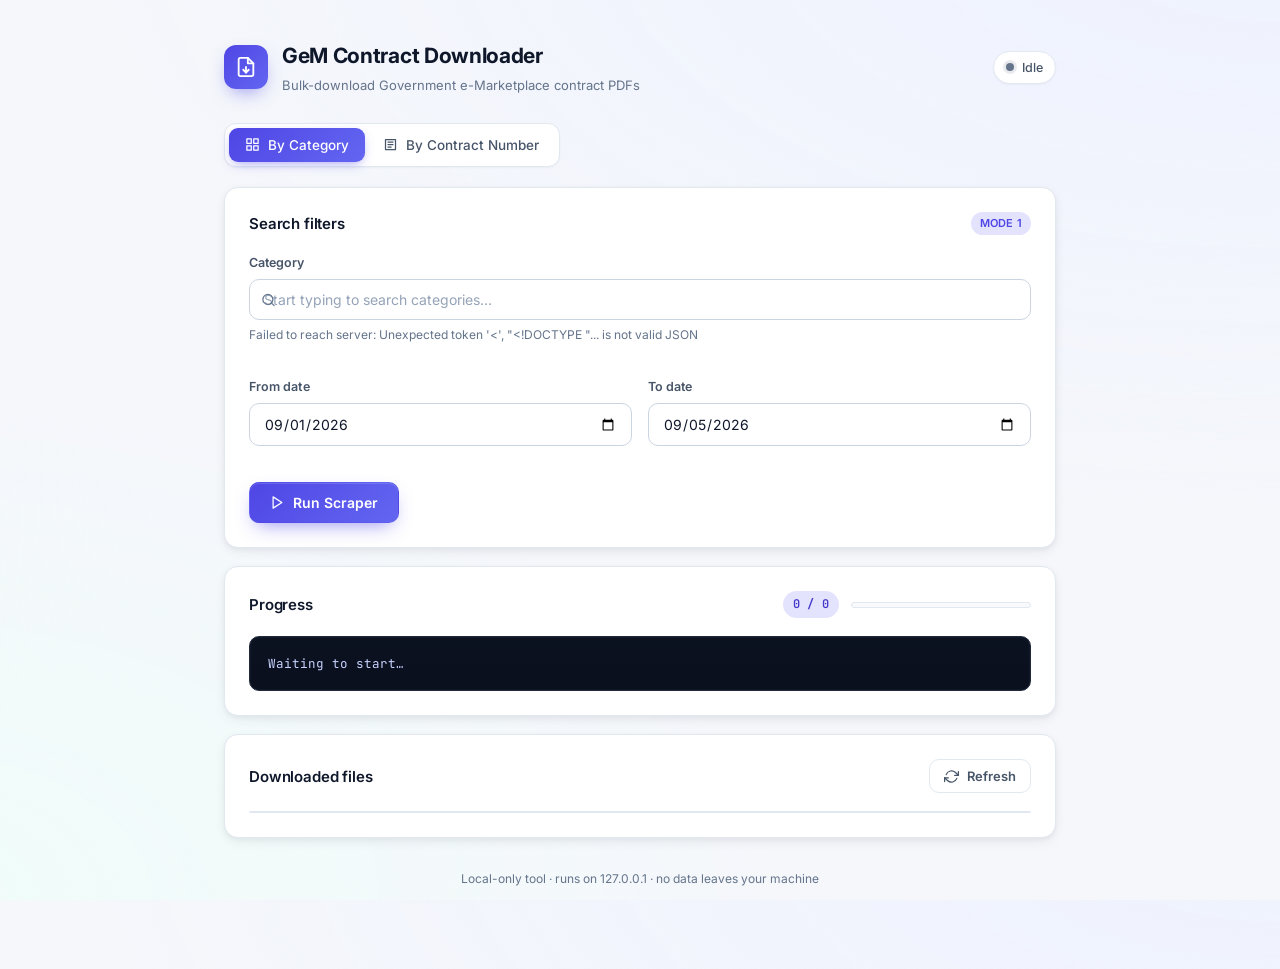
==== commit e643ceba: "Update index.html" ====
--- a/templates/index.html
+++ b/templates/index.html
@@ -7,125 +7,13 @@
     <link rel="preconnect" href="https://fonts.googleapis.com">
     <link rel="preconnect" href="https://fonts.gstatic.com" crossorigin>
     <link href="https://fonts.googleapis.com/css2?family=Inter:wght@400;500;600;700&family=JetBrains+Mono:wght@400;500&display=swap" rel="stylesheet">
-    <style>
-        :root {
-            --bg: #0f1115;
-            --card: #171a21;
-            --border: #262a33;
-            --text: #e6e8ee;
-            --muted: #8b93a7;
-            --accent: #4f8cff;
-            --accent-2: #22c55e;
-        }
-        * { box-sizing: border-box; }
-        body {
-            margin: 0;
-            font-family: 'Inter', system-ui, sans-serif;
-            background: var(--bg);
-            color: var(--text);
-            line-height: 1.5;
-        }
-        .app {
-            max-width: 860px;
-            margin: 0 auto;
-            padding: 32px 20px 64px;
-        }
-        .app-header {
-            display: flex;
-            justify-content: space-between;
-            align-items: center;
-            gap: 16px;
-            padding-bottom: 24px;
-            border-bottom: 1px solid var(--border);
-            margin-bottom: 28px;
-            flex-wrap: wrap;
-        }
-        .brand { display: flex; gap: 14px; align-items: center; }
-        .brand-mark {
-            width: 46px; height: 46px;
-            display: grid; place-items: center;
-            background: linear-gradient(135deg, var(--accent), #7c5cff);
-            border-radius: 12px;
-            color: white;
-        }
-        .brand-mark svg { width: 24px; height: 24px; }
-        .brand-text h1 { font-size: 20px; margin: 0 0 2px; font-weight: 600; }
-        .brand-text p { margin: 0; color: var(--muted); font-size: 13px; }
-        .card {
-            background: var(--card);
-            border: 1px solid var(--border);
-            border-radius: 14px;
-            padding: 22px 24px;
-            margin-bottom: 20px;
-        }
-        .card h2 {
-            font-size: 15px;
-            margin: 0 0 14px;
-            font-weight: 600;
-            letter-spacing: 0.2px;
-        }
-        .pill {
-            display: inline-block;
-            font-size: 11px;
-            padding: 3px 9px;
-            border-radius: 999px;
-            background: rgba(79,140,255,0.15);
-            color: var(--accent);
-            margin-bottom: 14px;
-            font-weight: 500;
-        }
-        pre {
-            background: #0b0d12;
-            border: 1px solid var(--border);
-            border-radius: 10px;
-            padding: 14px 16px;
-            overflow-x: auto;
-            font-family: 'JetBrains Mono', monospace;
-            font-size: 13px;
-            color: #c9d1e4;
-            margin: 12px 0 0;
-        }
-        code { font-family: 'JetBrains Mono', monospace; }
-        p { color: var(--muted); font-size: 14px; margin: 0 0 10px; }
-        a.btn {
-            display: inline-flex;
-            align-items: center;
-            gap: 8px;
-            background: var(--accent);
-            color: white;
-            text-decoration: none;
-            padding: 10px 16px;
-            border-radius: 9px;
-            font-size: 14px;
-            font-weight: 500;
-            margin-top: 6px;
-        }
-        a.btn:hover { background: #3d78e0; }
-        .features { display: grid; gap: 10px; margin-top: 8px; }
-        .feature {
-            display: flex;
-            gap: 10px;
-            align-items: flex-start;
-            font-size: 14px;
-        }
-        .feature .dot {
-            color: var(--accent-2);
-            flex-shrink: 0;
-            margin-top: 2px;
-        }
-        .app-footer {
-            text-align: center;
-            color: var(--muted);
-            font-size: 12px;
-            margin-top: 36px;
-            padding-top: 20px;
-            border-top: 1px solid var(--border);
-        }
-    </style>
+    <link rel="stylesheet" href="/static/style.css?v=5">
 </head>
 <body>
+
 <div class="app">
 
+    <!-- ─── Header ─────────────────────────────── -->
     <header class="app-header">
         <div class="brand">
             <div class="brand-mark" aria-hidden="true">
@@ -141,32 +29,124 @@
                 <p>Bulk-download Government e-Marketplace contract PDFs</p>
             </div>
         </div>
+        <div class="header-meta">
+            <span class="status-dot" id="headerDot"></span>
+            <span id="headerState">Idle</span>
+        </div>
     </header>
 
+    <!-- ─── Tabs ───────────────────────────────── -->
+    <nav class="tabs" role="tablist">
+        <button class="tab active" data-tab="tab-category" role="tab">
+            <svg viewBox="0 0 24 24" fill="none" stroke="currentColor" stroke-width="2" stroke-linecap="round" stroke-linejoin="round"><rect x="3" y="3" width="7" height="7"/><rect x="14" y="3" width="7" height="7"/><rect x="14" y="14" width="7" height="7"/><rect x="3" y="14" width="7" height="7"/></svg>
+            By Category
+        </button>
+        <button class="tab" data-tab="tab-contracts" role="tab">
+            <svg viewBox="0 0 24 24" fill="none" stroke="currentColor" stroke-width="2" stroke-linecap="round" stroke-linejoin="round"><path d="M4 4h16v16H4z"/><path d="M8 8h8M8 12h8M8 16h5"/></svg>
+            By Contract Number
+        </button>
+    </nav>
+
+    <!-- ─── Tab 1: Category ───────────────────── -->
+    <section id="tab-category" class="tab-panel active">
+        <div class="card">
+            <div class="card-head">
+                <h2>Search filters</h2>
+                <span class="pill">Mode 1</span>
+            </div>
+            <div class="grid">
+                <div class="field span-2">
+                    <label for="category">Category</label>
+                    <div class="input-wrap">
+                        <svg class="input-icon" viewBox="0 0 24 24" fill="none" stroke="currentColor" stroke-width="2" stroke-linecap="round" stroke-linejoin="round"><circle cx="11" cy="11" r="8"/><line x1="21" y1="21" x2="16.65" y2="16.65"/></svg>
+                        <input id="category" list="catlist" placeholder="Start typing to search categories…" autocomplete="off">
+                    </div>
+                    <datalist id="catlist"></datalist>
+                    <small id="catstatus">Loading categories from GeM…</small>
+                </div>
+
+                <div class="field">
+                    <label for="from_date">From date</label>
+                    <input id="from_date" type="date" value="2026-09-01">
+                </div>
+
+                <div class="field">
+                    <label for="to_date">To date</label>
+                    <input id="to_date" type="date" value="2026-09-05">
+                </div>
+            </div>
+
+            <div class="actions">
+                <button id="runBtnCategory" class="btn btn-primary">
+                    <svg viewBox="0 0 24 24" fill="none" stroke="currentColor" stroke-width="2" stroke-linecap="round" stroke-linejoin="round"><polygon points="5 3 19 12 5 21 5 3"/></svg>
+                    Run Scraper
+                </button>
+                <div id="runstatusCategory" class="runstatus"></div>
+            </div>
+        </div>
+    </section>
+
+    <!-- ─── Tab 2: Contract numbers ───────────── -->
+    <section id="tab-contracts" class="tab-panel">
+        <div class="card">
+            <div class="card-head">
+                <h2>Upload contract list</h2>
+                <span class="pill">Mode 2</span>
+            </div>
+
+            <div class="field">
+                <label for="xlfile">Excel / CSV / TXT file</label>
+                <label for="xlfile" class="dropzone" id="dropzone">
+                    <svg viewBox="0 0 24 24" fill="none" stroke="currentColor" stroke-width="2" stroke-linecap="round" stroke-linejoin="round">
+                        <path d="M21 15v4a2 2 0 0 1-2 2H5a2 2 0 0 1-2-2v-4"/>
+                        <polyline points="17 8 12 3 7 8"/>
+                        <line x1="12" y1="3" x2="12" y2="15"/>
+                    </svg>
+                    <span class="dropzone-title">Click to choose a file</span>
+                    <span class="dropzone-hint">.xlsx, .xls, .csv or .txt — one contract number per row</span>
+                    <input id="xlfile" type="file" accept=".xlsx,.xls,.csv,.txt" hidden>
+                </label>
+                <small id="fileInfo">No file selected</small>
+            </div>
+
+            <div class="example">
+                <span class="example-label">Format example</span>
+                <code>GEMC-511687728969701</code>
+                <code>GEMC-511687755678653-28112024</code>
+            </div>
+
+            <div class="actions">
+                <button id="runBtnContracts" class="btn btn-primary">
+                    <svg viewBox="0 0 24 24" fill="none" stroke="currentColor" stroke-width="2" stroke-linecap="round" stroke-linejoin="round"><polygon points="5 3 19 12 5 21 5 3"/></svg>
+                    Upload &amp; Run
+                </button>
+                <div id="runstatusContracts" class="runstatus"></div>
+            </div>
+        </div>
+    </section>
+
+    <!-- ─── Progress ──────────────────────────── -->
     <section class="card">
-        <span class="pill">Python Tool · Local-Only</span>
-        <h2>What this does</h2>
-        <p>A Python-based automation tool that downloads GeM contract documents in bulk — either by category + date range, or by a list of contract numbers. It runs entirely on your own machine; no data leaves your computer.</p>
-        <div class="features">
-            <div class="feature"><span class="dot">✓</span><span>Two modes: search by category or upload a contract list</span></div>
-            <div class="feature"><span class="dot">✓</span><span>Live progress log and file listing in the browser</span></div>
-            <div class="feature"><span class="dot">✓</span><span>Automatic CAPTCHA handling</span></div>
-            <div class="feature"><span class="dot">✓</span><span>Runs on 127.0.0.1 — completely private</span></div>
-        </div>
+        <div class="card-head">
+            <h2>Progress</h2>
+            <div class="progress-meta">
+                <span id="progress" class="badge">0 / 0</span>
+                <div class="progress-bar"><div id="progressBar" class="progress-fill"></div></div>
+            </div>
+        </div>
+        <pre id="log" class="log">Waiting to start…</pre>
     </section>
 
+    <!-- ─── Files ─────────────────────────────── -->
     <section class="card">
-        <h2>Run it locally</h2>
-        <p>GitHub Pages can't run Python, so this page is just a description. To use the actual tool, clone the repo and run it:</p>
-        <pre>git clone https://github.com/Samcloudy/GeM-Contract-Downloader.git
-cd GeM-Contract-Downloader
-pip install -r requirements.txt
-python app.py</pre>
-        <p style="margin-top:14px;">Then open <code>http://127.0.0.1:5000</code> in your browser.</p>
-        <a class="btn" href="https://github.com/Samcloudy/GeM-Contract-Downloader">
-            <svg width="16" height="16" viewBox="0 0 24 24" fill="currentColor"><path d="M12 .5C5.73.5.5 5.73.5 12c0 5.08 3.29 9.39 7.86 10.91.58.11.79-.25.79-.56v-2c-3.2.7-3.88-1.54-3.88-1.54-.53-1.34-1.29-1.7-1.29-1.7-1.06-.72.08-.71.08-.71 1.17.08 1.79 1.2 1.79 1.2 1.04 1.78 2.73 1.27 3.4.97.1-.75.41-1.27.74-1.56-2.55-.29-5.24-1.28-5.24-5.68 0-1.25.45-2.28 1.19-3.08-.12-.29-.52-1.46.11-3.05 0 0 .97-.31 3.18 1.18a11 11 0 0 1 5.79 0c2.2-1.49 3.17-1.18 3.17-1.18.63 1.59.23 2.76.12 3.05.74.8 1.18 1.83 1.18 3.08 0 4.41-2.69 5.38-5.25 5.66.42.36.79 1.08.79 2.17v3.22c0 .31.21.68.8.56A10.52 10.52 0 0 0 23.5 12C23.5 5.73 18.27.5 12 .5z"/></svg>
-            View on GitHub
-        </a>
+        <div class="card-head">
+            <h2>Downloaded files</h2>
+            <button id="refreshFiles" class="btn btn-ghost">
+                <svg viewBox="0 0 24 24" fill="none" stroke="currentColor" stroke-width="2" stroke-linecap="round" stroke-linejoin="round"><polyline points="23 4 23 10 17 10"/><polyline points="1 20 1 14 7 14"/><path d="M3.51 9a9 9 0 0 1 14.85-3.36L23 10M1 14l4.64 4.36A9 9 0 0 0 20.49 15"/></svg>
+                Refresh
+            </button>
+        </div>
+        <ul id="files" class="file-list"></ul>
     </section>
 
     <footer class="app-footer">
@@ -174,5 +154,226 @@
     </footer>
 
 </div>
+
+<script>
+/* ── Tab switching (unchanged behavior) ─────────────── */
+document.querySelectorAll(".tab").forEach(function (t) {
+    t.addEventListener("click", function () {
+        document.querySelectorAll(".tab").forEach(x => x.classList.remove("active"));
+        document.querySelectorAll(".tab-panel").forEach(x => x.classList.remove("active"));
+        t.classList.add("active");
+        document.getElementById(t.dataset.tab).classList.add("active");
+    });
+});
+
+/* ── Helpers ─────────────────────────────────────────── */
+function isoToDmy(iso) {
+    const [y, m, d] = iso.split("-");
+    return d + "-" + m + "-" + y;
+}
+function setStatus(elId, text, cls) {
+    const el = document.getElementById(elId);
+    el.textContent = text || "";
+    el.className = "runstatus" + (cls ? " " + cls : "");
+}
+function updateHeaderState(state) {
+    const dot = document.getElementById("headerDot");
+    const label = document.getElementById("headerState");
+    if (state.error) {
+        dot.className = "status-dot status-error";
+        label.textContent = "Error";
+    } else if (state.running) {
+        dot.className = "status-dot status-running";
+        label.textContent = "Running";
+    } else if (state.done) {
+        dot.className = "status-dot status-done";
+        label.textContent = "Completed";
+    } else {
+        dot.className = "status-dot";
+        label.textContent = "Idle";
+    }
+}
+
+/* ── File input info ─────────────────────────────────── */
+const xlfileEl = document.getElementById("xlfile");
+xlfileEl.addEventListener("change", function () {
+    const info = document.getElementById("fileInfo");
+    if (xlfileEl.files.length) {
+        const f = xlfileEl.files[0];
+        info.textContent = f.name + " (" + (f.size / 1024).toFixed(1) + " KB)";
+        info.classList.add("ok");
+    } else {
+        info.textContent = "No file selected";
+        info.classList.remove("ok");
+    }
+});
+
+/* Drag & drop on the dropzone label */
+const dropzone = document.getElementById("dropzone");
+["dragenter", "dragover"].forEach(ev => {
+    dropzone.addEventListener(ev, e => {
+        e.preventDefault();
+        dropzone.classList.add("dragging");
+    });
+});
+["dragleave", "drop"].forEach(ev => {
+    dropzone.addEventListener(ev, e => {
+        e.preventDefault();
+        dropzone.classList.remove("dragging");
+    });
+});
+dropzone.addEventListener("drop", e => {
+    if (e.dataTransfer.files.length) {
+        xlfileEl.files = e.dataTransfer.files;
+        xlfileEl.dispatchEvent(new Event("change"));
+    }
+});
+
+/* ── Categories (Mode 1) ─────────────────────────────── */
+async function loadCategories() {
+    const list = document.getElementById("catlist");
+    const status = document.getElementById("catstatus");
+    status.textContent = "Loading categories from GeM…";
+    try {
+        const res = await fetch("/categories");
+        const data = await res.json();
+        list.innerHTML = "";
+        if (Array.isArray(data) && data.length) {
+            data.forEach(c => {
+                const o = document.createElement("option");
+                o.value = c;
+                list.appendChild(o);
+            });
+            status.textContent = data.length + " categories ready. Type to filter.";
+        } else {
+            status.textContent = "Could not load categories: " + (data.error || "unknown");
+        }
+    } catch (e) {
+        status.textContent = "Failed to reach server: " + e.message;
+    }
+}
+
+/* ── Start Mode 1 ────────────────────────────────────── */
+async function startCategory() {
+    const category = document.getElementById("category").value.trim();
+    const fromIso = document.getElementById("from_date").value;
+    const toIso = document.getElementById("to_date").value;
+    if (!category) return alert("Please type or select a category");
+    if (!fromIso || !toIso) return alert("Please pick both dates");
+
+    document.getElementById("runBtnCategory").disabled = true;
+    setStatus("runstatusCategory", "Starting…");
+    const res = await fetch("/start_category", {
+        method: "POST",
+        headers: {"Content-Type": "application/json"},
+        body: JSON.stringify({
+            category: category,
+            from_date: isoToDmy(fromIso),
+            to_date: isoToDmy(toIso)
+        })
+    });
+    const data = await res.json();
+    if (data.error) {
+        alert(data.error);
+        document.getElementById("runBtnCategory").disabled = false;
+        setStatus("runstatusCategory", "");
+    } else {
+        setStatus("runstatusCategory", "Running…");
+        pollStatus();
+    }
+}
+
+/* ── Start Mode 2 ────────────────────────────────────── */
+async function startContracts() {
+    if (!xlfileEl.files.length) return alert("Please choose a file");
+
+    const fd = new FormData();
+    fd.append("file", xlfileEl.files[0]);
+
+    document.getElementById("runBtnContracts").disabled = true;
+    setStatus("runstatusContracts", "Uploading…");
+
+    try {
+        const res = await fetch("/upload", {method: "POST", body: fd});
+        const data = await res.json();
+        if (data.error) {
+            alert(data.error);
+            document.getElementById("runBtnContracts").disabled = false;
+            setStatus("runstatusContracts", "");
+            return;
+        }
+        setStatus("runstatusContracts", "Loaded " + data.count + " number(s). Running…");
+        pollStatus();
+    } catch (e) {
+        alert("Upload failed: " + e.message);
+        document.getElementById("runBtnContracts").disabled = false;
+        setStatus("runstatusContracts", "");
+    }
+}
+
+/* ── Polling ─────────────────────────────────────────── */
+async function pollStatus() {
+    const res = await fetch("/status");
+    const s = await res.json();
+
+    const logBox = document.getElementById("log");
+    logBox.textContent = s.log.length ? s.log.join("\n") : "Waiting for first step…";
+    logBox.scrollTop = logBox.scrollHeight;
+
+    document.getElementById("progress").textContent = s.downloaded + " / " + s.total;
+    const pct = s.total > 0 ? Math.min(100, (s.downloaded / s.total) * 100) : 0;
+    document.getElementById("progressBar").style.width = pct + "%";
+
+    updateHeaderState(s);
+
+    if (s.error) {
+        setStatus("runstatusCategory", "Error: " + s.error, "error");
+        setStatus("runstatusContracts", "Error: " + s.error, "error");
+    } else if (s.done) {
+        setStatus("runstatusCategory", "Finished!", "success");
+        setStatus("runstatusContracts", "Finished!", "success");
+    }
+
+    if (s.running) {
+        setTimeout(pollStatus, 1500);
+    } else {
+        document.getElementById("runBtnCategory").disabled = false;
+        document.getElementById("runBtnContracts").disabled = false;
+        loadFiles();
+    }
+}
+
+/* ── Files list ──────────────────────────────────────── */
+async function loadFiles() {
+    const res = await fetch("/files");
+    const items = await res.json();
+    const ul = document.getElementById("files");
+    ul.innerHTML = "";
+    if (Array.isArray(items) && items.length) {
+        items.forEach(f => {
+            const li = document.createElement("li");
+            const a = document.createElement("a");
+            a.href = "/download/" + encodeURIComponent(f.name);
+            a.textContent = f.name;
+            const size = document.createElement("span");
+            size.className = "size";
+            size.textContent = (f.size / 1024).toFixed(1) + " KB";
+            li.appendChild(a);
+            li.appendChild(size);
+            ul.appendChild(li);
+        });
+    } else {
+        ul.innerHTML = '<li class="empty">No files yet.</li>';
+    }
+}
+
+/* ── Wiring ──────────────────────────────────────────── */
+document.getElementById("runBtnCategory").addEventListener("click", startCategory);
+document.getElementById("runBtnContracts").addEventListener("click", startContracts);
+document.getElementById("refreshFiles").addEventListener("click", loadFiles);
+
+loadCategories();
+loadFiles();
+</script>
 </body>
 </html>
--- a/static/style.css
+++ b/static/style.css
@@ -0,0 +1,515 @@
+/* ─── Reset & tokens ─────────────────────────────── */
+* { box-sizing: border-box; }
+:root {
+    --bg: #f5f7fb;
+    --bg-grad-1: #eef2ff;
+    --bg-grad-2: #f5f7fb;
+    --surface: #ffffff;
+    --surface-2: #f8fafc;
+    --border: #e2e8f0;
+    --border-strong: #cbd5e1;
+    --text: #0f172a;
+    --text-soft: #475569;
+    --muted: #64748b;
+
+    --primary: #4f46e5;
+    --primary-2: #6366f1;
+    --primary-dark: #4338ca;
+    --primary-ring: rgba(99, 102, 241, 0.18);
+
+    --success: #059669;
+    --success-bg: #ecfdf5;
+    --error: #dc2626;
+    --error-bg: #fef2f2;
+    --warning: #d97706;
+
+    --radius: 14px;
+    --radius-sm: 10px;
+    --shadow-sm: 0 1px 2px rgba(15, 23, 42, 0.04);
+    --shadow-md: 0 4px 12px rgba(15, 23, 42, 0.06), 0 2px 4px rgba(15, 23, 42, 0.04);
+    --shadow-lg: 0 20px 40px -20px rgba(15, 23, 42, 0.15);
+}
+
+html, body { height: 100%; }
+body {
+    margin: 0;
+    font-family: 'Inter', -apple-system, BlinkMacSystemFont, 'Segoe UI', Roboto, sans-serif;
+    background: radial-gradient(1200px 600px at 100% -10%, var(--bg-grad-1), transparent),
+                radial-gradient(900px 500px at -10% 100%, #f0fdfa, transparent),
+                var(--bg-grad-2);
+    color: var(--text);
+    font-size: 14.5px;
+    line-height: 1.55;
+    -webkit-font-smoothing: antialiased;
+    min-height: 100%;
+}
+
+.app {
+    max-width: 880px;
+    margin: 0 auto;
+    padding: 40px 24px 80px;
+}
+
+/* ─── Header ─────────────────────────────────────── */
+.app-header {
+    display: flex;
+    align-items: center;
+    justify-content: space-between;
+    gap: 16px;
+    margin-bottom: 28px;
+    flex-wrap: wrap;
+}
+
+.brand { display: flex; align-items: center; gap: 14px; }
+
+.brand-mark {
+    width: 44px;
+    height: 44px;
+    border-radius: 12px;
+    background: linear-gradient(135deg, var(--primary), var(--primary-2));
+    color: white;
+    display: grid;
+    place-items: center;
+    box-shadow: 0 8px 20px -8px rgba(79, 70, 229, 0.7);
+    flex-shrink: 0;
+}
+.brand-mark svg { width: 22px; height: 22px; }
+
+.brand-text h1 {
+    margin: 0;
+    font-size: 21px;
+    font-weight: 700;
+    letter-spacing: -0.015em;
+    color: var(--text);
+}
+.brand-text p {
+    margin: 2px 0 0;
+    font-size: 13px;
+    color: var(--muted);
+}
+
+.header-meta {
+    display: flex;
+    align-items: center;
+    gap: 8px;
+    padding: 6px 12px;
+    background: var(--surface);
+    border: 1px solid var(--border);
+    border-radius: 999px;
+    font-size: 12.5px;
+    font-weight: 500;
+    color: var(--text-soft);
+    box-shadow: var(--shadow-sm);
+}
+.status-dot {
+    width: 8px; height: 8px; border-radius: 50%;
+    background: var(--muted);
+    box-shadow: 0 0 0 3px rgba(100, 116, 139, 0.15);
+    transition: background 0.2s, box-shadow 0.2s;
+}
+.status-dot.status-running {
+    background: var(--primary);
+    box-shadow: 0 0 0 3px var(--primary-ring);
+    animation: pulse 1.4s ease-in-out infinite;
+}
+.status-dot.status-done {
+    background: var(--success);
+    box-shadow: 0 0 0 3px rgba(5, 150, 105, 0.18);
+}
+.status-dot.status-error {
+    background: var(--error);
+    box-shadow: 0 0 0 3px rgba(220, 38, 38, 0.18);
+}
+@keyframes pulse {
+    0%, 100% { opacity: 1; }
+    50% { opacity: 0.45; }
+}
+
+/* ─── Tabs ───────────────────────────────────────── */
+.tabs {
+    display: inline-flex;
+    background: var(--surface);
+    border: 1px solid var(--border);
+    border-radius: 12px;
+    padding: 4px;
+    gap: 2px;
+    margin-bottom: 20px;
+    box-shadow: var(--shadow-sm);
+}
+.tab {
+    display: inline-flex;
+    align-items: center;
+    gap: 8px;
+    padding: 9px 16px;
+    background: transparent;
+    border: none;
+    border-radius: 9px;
+    font-family: inherit;
+    font-size: 13.5px;
+    font-weight: 500;
+    color: var(--text-soft);
+    cursor: pointer;
+    transition: background 0.15s, color 0.15s;
+}
+.tab svg { width: 15px; height: 15px; }
+.tab:hover { color: var(--text); background: var(--surface-2); }
+.tab.active {
+    background: linear-gradient(135deg, var(--primary), var(--primary-2));
+    color: white;
+    box-shadow: 0 4px 12px -4px rgba(79, 70, 229, 0.6);
+}
+.tab-panel { display: none; animation: fade 0.2s ease; }
+.tab-panel.active { display: block; }
+@keyframes fade {
+    from { opacity: 0; transform: translateY(4px); }
+    to { opacity: 1; transform: none; }
+}
+
+/* ─── Card ───────────────────────────────────────── */
+.card {
+    background: var(--surface);
+    border: 1px solid var(--border);
+    border-radius: var(--radius);
+    padding: 24px;
+    margin-bottom: 18px;
+    box-shadow: var(--shadow-md);
+}
+.card-head {
+    display: flex;
+    align-items: center;
+    justify-content: space-between;
+    gap: 12px;
+    margin-bottom: 18px;
+    flex-wrap: wrap;
+}
+.card-head h2 {
+    margin: 0;
+    font-size: 15px;
+    font-weight: 600;
+    color: var(--text);
+    letter-spacing: -0.01em;
+}
+.pill {
+    font-size: 11px;
+    font-weight: 600;
+    letter-spacing: 0.02em;
+    text-transform: uppercase;
+    color: var(--primary);
+    background: var(--primary-ring);
+    padding: 3px 9px;
+    border-radius: 999px;
+}
+
+/* ─── Grid ───────────────────────────────────────── */
+.grid {
+    display: grid;
+    grid-template-columns: 1fr 1fr;
+    gap: 16px;
+}
+.span-2 { grid-column: span 2; }
+@media (max-width: 600px) {
+    .grid { grid-template-columns: 1fr; }
+    .span-2 { grid-column: span 1; }
+}
+
+/* ─── Fields ─────────────────────────────────────── */
+.field { margin-bottom: 16px; }
+.field:last-child { margin-bottom: 0; }
+.field label {
+    display: block;
+    font-size: 12.5px;
+    font-weight: 600;
+    color: var(--text-soft);
+    margin-bottom: 7px;
+    letter-spacing: 0.005em;
+}
+
+.input-wrap { position: relative; }
+.input-icon {
+    position: absolute;
+    left: 12px;
+    top: 50%;
+    transform: translateY(-50%);
+    width: 15px;
+    height: 15px;
+    color: var(--muted);
+    pointer-events: none;
+}
+.input-wrap input { padding-left: 36px; }
+
+input[type="text"],
+input[type="date"],
+input:not([type]) {
+    width: 100%;
+    padding: 11px 14px;
+    font-family: inherit;
+    font-size: 14px;
+    color: var(--text);
+    background: var(--surface);
+    border: 1px solid var(--border-strong);
+    border-radius: var(--radius-sm);
+    transition: border-color 0.15s, box-shadow 0.15s, background 0.15s;
+    outline: none;
+}
+input:hover { border-color: #94a3b8; }
+input:focus {
+    border-color: var(--primary);
+    box-shadow: 0 0 0 4px var(--primary-ring);
+    background: white;
+}
+input::placeholder { color: #94a3b8; }
+
+small {
+    display: block;
+    margin-top: 6px;
+    font-size: 12px;
+    color: var(--muted);
+}
+small.ok { color: var(--success); font-weight: 500; }
+
+/* ─── Dropzone ───────────────────────────────────── */
+.dropzone {
+    display: flex !important;
+    flex-direction: column;
+    align-items: center;
+    justify-content: center;
+    gap: 6px;
+    padding: 32px 20px;
+    border: 2px dashed var(--border-strong);
+    border-radius: var(--radius);
+    background: var(--surface-2);
+    cursor: pointer;
+    text-align: center;
+    transition: border-color 0.15s, background 0.15s, transform 0.1s;
+    margin-bottom: 0 !important;
+}
+.dropzone:hover {
+    border-color: var(--primary);
+    background: #f5f3ff;
+}
+.dropzone.dragging {
+    border-color: var(--primary);
+    background: #eef2ff;
+    transform: scale(1.01);
+}
+.dropzone svg {
+    width: 28px;
+    height: 28px;
+    color: var(--primary);
+    margin-bottom: 4px;
+}
+.dropzone-title {
+    font-size: 14px;
+    font-weight: 600;
+    color: var(--text);
+}
+.dropzone-hint {
+    font-size: 12px;
+    color: var(--muted);
+    font-weight: 400;
+}
+
+/* ─── Example chips ──────────────────────────────── */
+.example {
+    display: flex;
+    align-items: center;
+    gap: 8px;
+    flex-wrap: wrap;
+    margin-top: 14px;
+    padding: 10px 12px;
+    background: var(--surface-2);
+    border: 1px solid var(--border);
+    border-radius: var(--radius-sm);
+}
+.example-label {
+    font-size: 11.5px;
+    font-weight: 600;
+    text-transform: uppercase;
+    letter-spacing: 0.03em;
+    color: var(--muted);
+}
+.example code {
+    font-family: 'JetBrains Mono', ui-monospace, Menlo, monospace;
+    font-size: 12px;
+    color: var(--primary-dark);
+    background: white;
+    padding: 3px 8px;
+    border-radius: 6px;
+    border: 1px solid var(--border);
+}
+
+/* ─── Actions ────────────────────────────────────── */
+.actions {
+    display: flex;
+    align-items: center;
+    gap: 14px;
+    margin-top: 20px;
+    flex-wrap: wrap;
+}
+
+.btn {
+    display: inline-flex;
+    align-items: center;
+    gap: 8px;
+    padding: 11px 20px;
+    font-family: inherit;
+    font-size: 14px;
+    font-weight: 600;
+    border: 1px solid transparent;
+    border-radius: var(--radius-sm);
+    cursor: pointer;
+    transition: transform 0.08s, background 0.15s, box-shadow 0.15s, border-color 0.15s;
+    outline: none;
+}
+.btn svg { width: 15px; height: 15px; }
+.btn:active:not(:disabled) { transform: translateY(1px); }
+.btn:disabled { opacity: 0.55; cursor: not-allowed; }
+
+.btn-primary {
+    color: white;
+    background: linear-gradient(135deg, var(--primary), var(--primary-2));
+    box-shadow: 0 8px 20px -8px rgba(79, 70, 229, 0.65),
+                inset 0 1px 0 rgba(255, 255, 255, 0.15);
+}
+.btn-primary:hover:not(:disabled) {
+    background: linear-gradient(135deg, var(--primary-dark), var(--primary));
+    box-shadow: 0 12px 26px -10px rgba(79, 70, 229, 0.8),
+                inset 0 1px 0 rgba(255, 255, 255, 0.15);
+}
+
+.btn-ghost {
+    color: var(--text-soft);
+    background: var(--surface);
+    border-color: var(--border);
+    padding: 8px 14px;
+    font-size: 13px;
+}
+.btn-ghost:hover { background: var(--surface-2); border-color: var(--border-strong); }
+
+.runstatus {
+    font-size: 13px;
+    font-weight: 500;
+    color: var(--muted);
+    min-height: 18px;
+}
+.runstatus.success { color: var(--success); }
+.runstatus.error   { color: var(--error); }
+
+/* ─── Progress bar ───────────────────────────────── */
+.progress-meta {
+    display: flex;
+    align-items: center;
+    gap: 12px;
+}
+.badge {
+    font-family: 'JetBrains Mono', ui-monospace, monospace;
+    font-size: 12px;
+    font-weight: 600;
+    color: var(--primary-dark);
+    background: var(--primary-ring);
+    padding: 4px 10px;
+    border-radius: 999px;
+    letter-spacing: 0.02em;
+}
+.progress-bar {
+    width: 180px;
+    height: 6px;
+    background: var(--surface-2);
+    border: 1px solid var(--border);
+    border-radius: 999px;
+    overflow: hidden;
+    position: relative;
+}
+.progress-fill {
+    height: 100%;
+    width: 0%;
+    background: linear-gradient(90deg, var(--primary), var(--primary-2));
+    border-radius: 999px;
+    transition: width 0.3s ease;
+}
+@media (max-width: 600px) {
+    .progress-bar { width: 100px; }
+}
+
+/* ─── Log ────────────────────────────────────────── */
+.log {
+    font-family: 'JetBrains Mono', ui-monospace, Menlo, Consolas, monospace;
+    font-size: 12.5px;
+    line-height: 1.7;
+    color: #c7d2fe;
+    background: linear-gradient(180deg, #0b1220, #0a0f1e);
+    border: 1px solid #1e293b;
+    border-radius: var(--radius-sm);
+    padding: 16px 18px;
+    margin: 0;
+    max-height: 340px;
+    overflow-y: auto;
+    white-space: pre-wrap;
+    word-break: break-word;
+    box-shadow: inset 0 0 0 1px rgba(255, 255, 255, 0.03);
+}
+.log::-webkit-scrollbar { width: 8px; }
+.log::-webkit-scrollbar-track { background: transparent; }
+.log::-webkit-scrollbar-thumb {
+    background: #1e293b;
+    border-radius: 4px;
+}
+.log::-webkit-scrollbar-thumb:hover { background: #334155; }
+
+/* ─── File list ──────────────────────────────────── */
+.file-list {
+    list-style: none;
+    margin: 0;
+    padding: 0;
+    max-height: 380px;
+    overflow-y: auto;
+    border: 1px solid var(--border);
+    border-radius: var(--radius-sm);
+    background: var(--surface);
+}
+.file-list li {
+    display: flex;
+    align-items: center;
+    justify-content: space-between;
+    gap: 12px;
+    padding: 11px 14px;
+    font-size: 13.5px;
+    border-bottom: 1px solid var(--border);
+    transition: background 0.1s;
+}
+.file-list li:last-child { border-bottom: none; }
+.file-list li:hover { background: var(--surface-2); }
+
+.file-list a {
+    color: var(--primary-dark);
+    text-decoration: none;
+    font-weight: 500;
+    word-break: break-all;
+    font-family: 'JetBrains Mono', ui-monospace, monospace;
+    font-size: 12.5px;
+}
+.file-list a:hover { text-decoration: underline; }
+
+.file-list .size {
+    flex-shrink: 0;
+    color: var(--muted);
+    font-size: 12px;
+    font-family: 'JetBrains Mono', ui-monospace, monospace;
+}
+.file-list .empty {
+    justify-content: center;
+    color: var(--muted);
+    font-style: italic;
+    font-family: inherit;
+}
+
+/* ─── Footer ─────────────────────────────────────── */
+.app-footer {
+    text-align: center;
+    margin-top: 32px;
+    font-size: 12px;
+    color: var(--muted);
+}
+
+/* ─── Reduced motion ────────────────────────────── */
+@media (prefers-reduced-m
